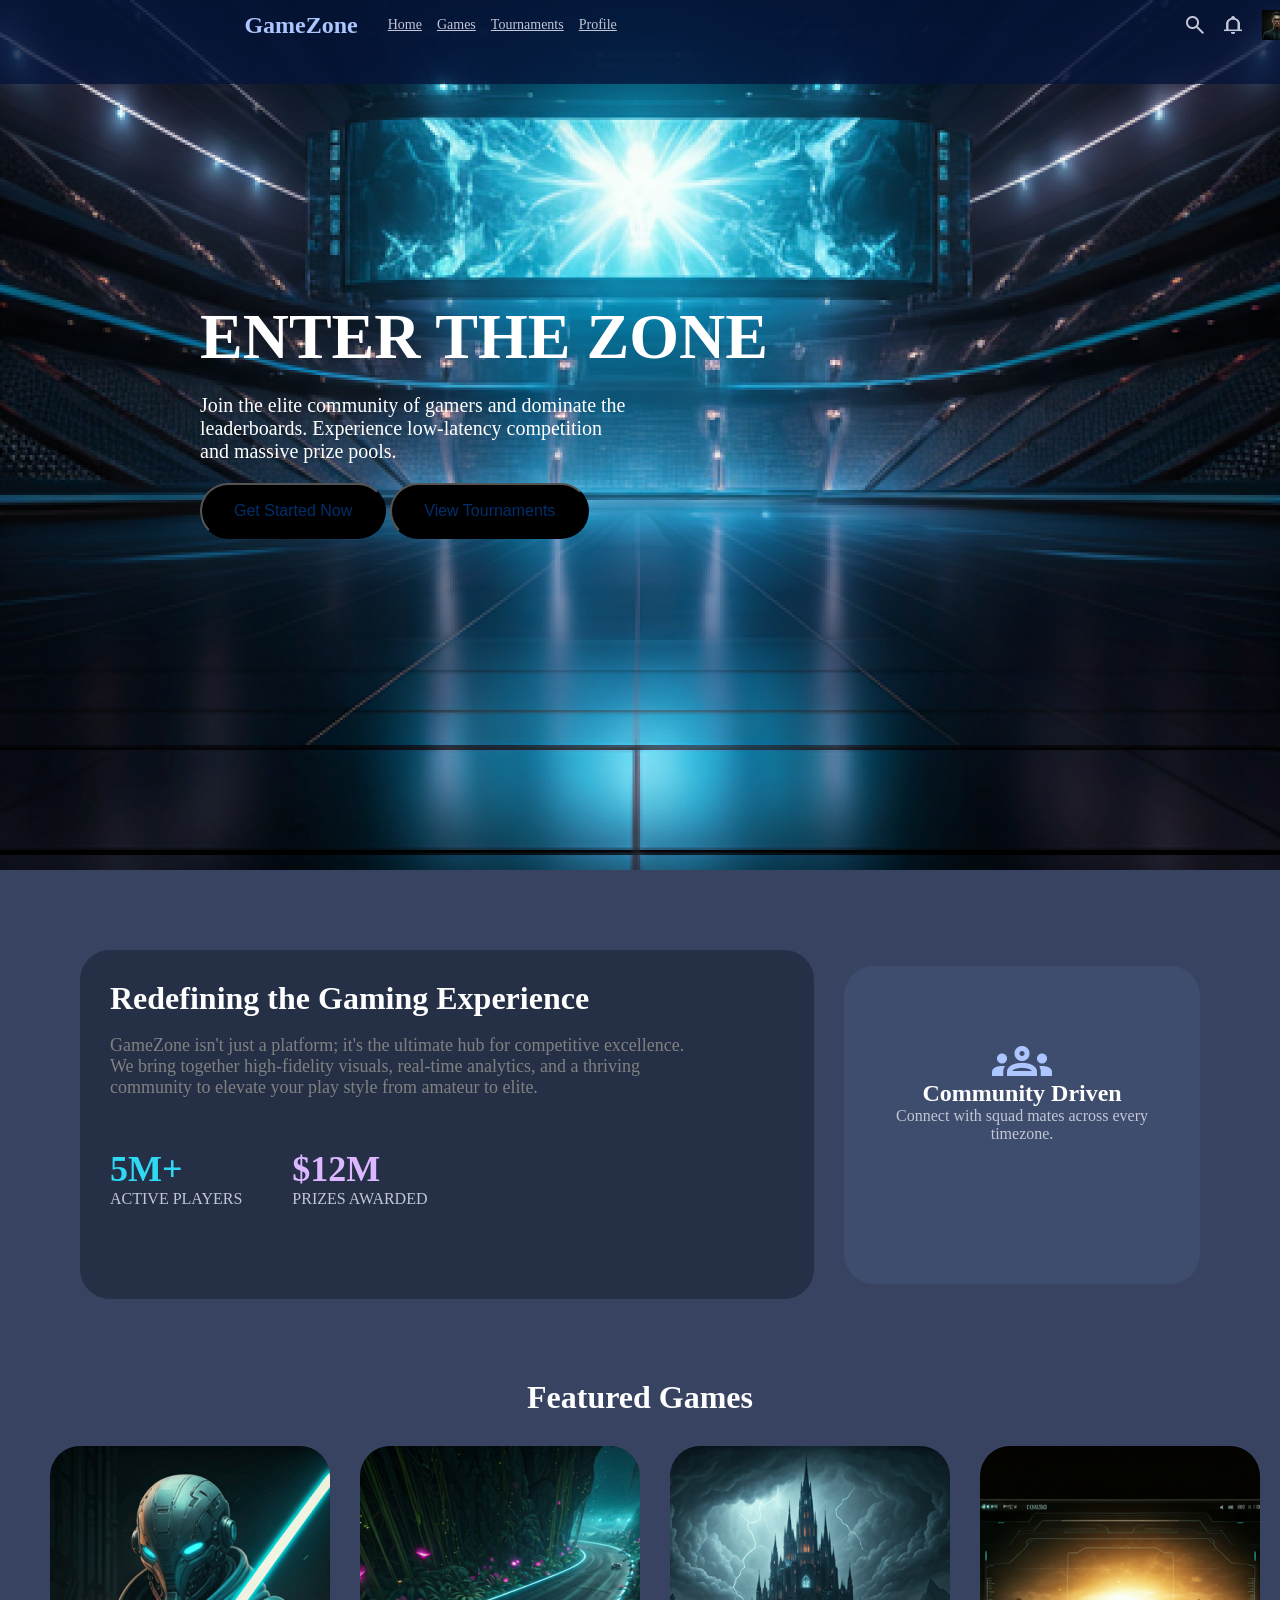
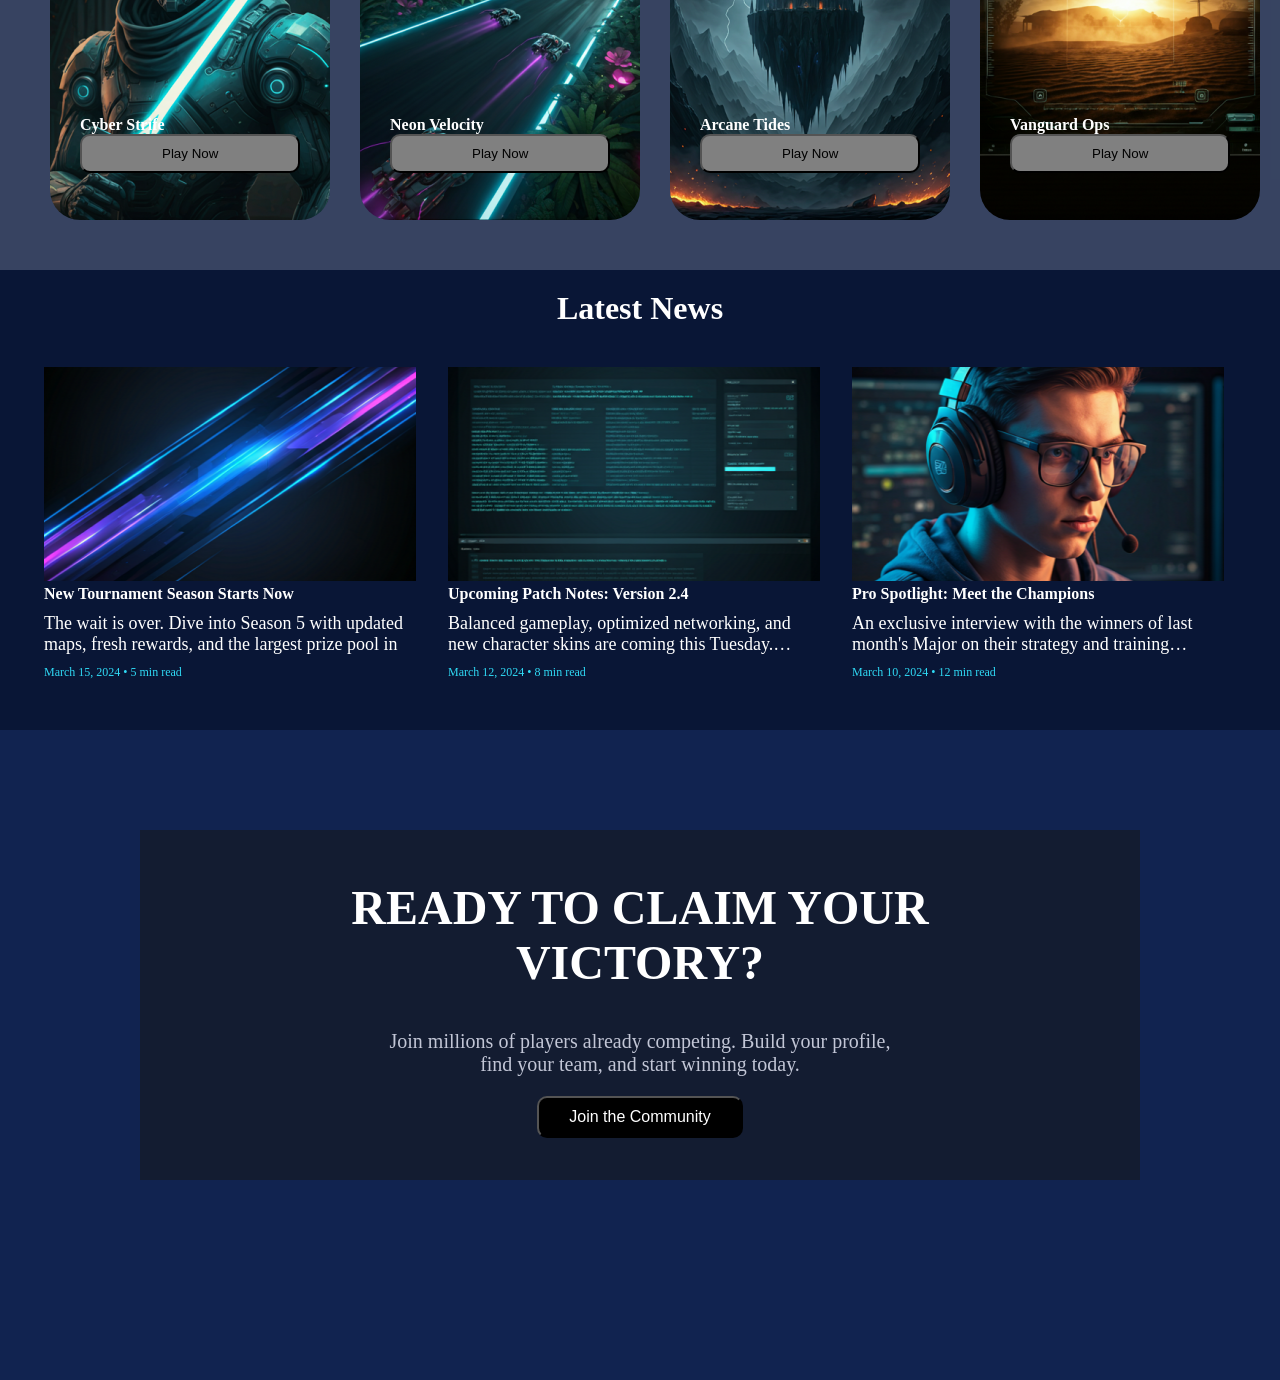
==== pages/page1.html @ f2dfcd80 "made first page with home" ====
<!DOCTYPE html>
<html lang="en">
<head>
    <meta charset="UTF-8">
    <meta name="viewport" content="width=device-width, initial-scale=1.0">
    <title>SAFAR`S GAME STORE</title>
    <link rel="stylesheet" href="/pages/page1.css">
</head>
<body>
        <header class="header">
                <div class="bighead">
                    <div class="minihead">
                    <h1 class="h1head">GameZone</h1>

                    <div class="pages">
                        <a class="blue" href="/pages/page1.html">Home</a>
                        <a class="blue" href="/pages/page2.html">Games</a>
                        <a class="blue" href="/pages/page3.html">Tournaments</a>
                        <a class="blue" href="/pages/page4.html">Profile</a>
                    </div>                        
                    </div>

                    <div class="ava">
                        <img src="/images/image.png" alt="" width="18" height="18">
                        <img src="/images/image copy.png" alt="" width="18" height="18">
                        <img src="/images/image copy 2.png" alt="" width="30" height="30">
                    </div>
                </div>
        </header>
        <main>
                    <section class="section1">
            <div class="sect1things">
                <h1 class="section1h1">ENTER THE ZONE</h1>
                <p class="section1p1">Join the elite community of gamers and dominate the <br>
                    leaderboards. Experience low-latency competition <br>
                    and massive prize pools.</p>
                    <div class="buttons1">
                                          <button class="button1">Get Started Now</button>
                    <button class="button1">View Tournaments</button>  
                    </div>

            </div>
        </section>
        <section class="section2">
            <div class="glavasect2">
                <div class="sect2left">
                    <div class="sect2vnutr">

                    <h1 class="section2h1">Redefining the Gaming Experience</h1> <br>
                    <p class="section2p1">
                        GameZone isn't just a platform; it's the ultimate hub for competitive excellence. <br>
                        We bring together high-fidelity visuals, real-time analytics, and a thriving  <br>
                        community to elevate your play style from amateur to elite.
                    </p>
                    <div class="sect2slova">
                        <div>
                              <h1 class="sect2blue">5M+</h1>
                                <p class="sect2grey">ACTIVE PLAYERS</p>
                        </div>
                        <div>
                            <h1 class="sect2pink">$12M</h1>
                            <p class="sect2grey">PRIZES AWARDED</p>
                        </div>
                    </div>
                    </div>
                </div>
                <div class="sect2right">
                    <div class="sect2vnutr2">
                    <img src="/images/image copy 4.png" alt="" width="60" height="30">
                    <h1 class="sect2h1">Community Driven</h1>
                <p class="sect2grey2">
                    Connect with squad mates across every <br>
                    timezone.
                </p> 
                    </div>

                </div>
            </div>
        </section>
        <section class="section3">
            <h1 class="sect3h1">Featured Games</h1>
            <div class="games">
                <div>

                </div>
                <div class="sect3img1">
                    <div class="sect3vnutr">
                    <h1 class="sect3h1white">Cyber Strife</h1>   
                    <button class="buttonsect3">Play Now</button>                     
                    </div>
                </div>
                <div class="sect3img2">
                    <div class="sect3vnutr">
                    <h1 class="sect3h1white">Neon Velocity</h1>   
                    <button class="buttonsect3">Play Now</button>                     
                    </div>
                </div>
                <div class="sect3img3">
                    <div class="sect3vnutr">
                    <h1 class="sect3h1white">Arcane Tides</h1>   
                    <button class="buttonsect3">Play Now</button>                     
                    </div>
                </div>
                <div class="sect3img4">
                    <div class="sect3vnutr">
                    <h1 class="sect3h1white">Vanguard Ops</h1>   
                    <button class="buttonsect3">Play Now</button>                     
                    </div>
                </div>
            </div>

        </section>
        <section class="section4">
            <div>
            <h1 class="sect4h1">Latest News</h1>

            </div>

            <div class="sect4things">
                <div class="sect4thing">
                    <img class="news" src="/images/image copy 9.png" alt="" width="372" height="214">
                    <br>
                    <h2 class="sect4h2">New Tournament Season Starts Now</h2>
                    <p class="sect4slova">
                    The wait is over. Dive into Season 5 with updated
                    maps, fresh rewards, and the largest prize pool in
                    </p>
                    <p class="sect4blue">
                        March 15, 2024 • 5 min read
                    </p>
                </div>
                <div class="sect4thing">
                    <img class="news" src="/images/image copy 10.png" alt="" width="372" height="214">
                    <br>
                    <h2 class="sect4h2">Upcoming Patch Notes: Version 2.4</h2>
                    <p class="sect4slova">
                    Balanced gameplay, optimized networking, and <br>
                    new character skins are coming this Tuesday.…
                    </p>
                    <p class="sect4blue">
                        March 12, 2024 • 8 min read
                    </p>
                </div>
                <div class="sect4thing">
                    <img class="news" src="/images/image copy 11.png" alt="" width="372" height="214">
                    <br>
                    <h2 class="sect4h2">Pro Spotlight: Meet the Champions</h2>
                    <p class="sect4slova">
                    An exclusive interview with the winners of last
                    month's Major on their strategy and training…
                    </p>
                    <p class="sect4blue">
                        March 10, 2024 • 12 min read
                    </p>
                </div>
            </div>
        </section>
        <section class="section5">
            <div class="sect5things">
                <div>
            <h1 class="sect5h1">
                READY TO CLAIM YOUR <br>
                VICTORY?
            </h1>
            <p class="sect5slova">
                Join millions of players already competing. Build your profile, <br>
                find your team, and start winning today.
            </p>
            <button class="buttonsect5">Join the Community</button>                    
                </div>

            </div>
        </section>
        </main>
        <footer>
             <div class="pages2">
            <a class="blue" href="/pages/page1.html">Home</a>
            <a class="blue" href="/pages/page2.html">Games</a>
            <a class="blue" href="/pages/page3.html">Tournaments</a>
            <a class="blue" href="/pages/page4.html">Profile</a>
            </div>   
        </footer>
</body>
</html>
---- pages/page1.css ----
*{
    margin: 0;
}
.header{
    position: fixed;
    background-color: #05153acc;
    width: 1516px;
    height: 64px;
    justify-content: space-between;
    padding: 10px;
}
.h1head{
    color: #ADC6FF;
    font-weight: 600px;
    font-size: 24px;
}
.blue{
    color: #C2C6D6;
    font-size: 14px;
}
.bighead{
    display: flex;
    justify-content: space-around;
    align-items: center;
    gap: 100px;
}
.minihead{
    display: flex;
    align-items: center;
    gap: 30px;
}
.pages{
    display: flex;
    gap: 15px;
}
.ava{
    display: flex;
    gap: 20px;
    align-items: center;
}
.section1{
    background-image: url(/images/image\ copy\ 3.png);
    background-repeat: no-repeat;
    height: 870px;
    background-size: cover;
    background-position: center;
}
.section1h1{
    font-size: 64px;
    color: white;
    padding-bottom: 20px;
}
.section1p1{
    font-size: 20px;
    color: white;
}
.buttons1{
    padding-top: 20px;
}
.button1{
        font-size: 16px;
    padding: 17px 32px  ;
    border-radius: 30px;
    background: linear-gradient(black,black) ;
    color: #002E6A;
}
.button1:hover{
    font-size: 16px;
    padding: 17px 32px  ;
    border-radius: 30px;
    background: linear-gradient(#ADC6FF,#2FD9F4) ;
    color: #002E6A;
}
.sect1things{
    padding-top: 300px;
    padding-left: 200px;
}
.section2{
    background-color: #05153acc;
}
.sect2left{
    width: 792px;
    height: 349px;
    background: #1E293BB2;
    border-radius: 30px;
}
.section2h1{
    font-size: 32px;
    color: white;
}
.section2p1{
    color: gray;
    font-size: 18px;
}
.sect2blue{
    color: #2FD9F4;
    font-size: 36px;
}
.sect2grey{
    font-size: 16px;
    color: #C2C6D6;
}
.sect2pink{
    color: #DDB7FF;
    font-size: 36px;
}
.sect2slova{
    display: flex;
    gap: 50px;
    padding-top: 50px;
}
.sect2vnutr{
    padding-left: 30px;
    padding-top: 30px;
}
.sect2right{
    width: 384px;
    height: 318px;
    background: #7d9dd51a;
    border-radius: 30px;

}
.glavasect2{
    display: flex;
    align-items: center;
    justify-content: center;
    padding: 80px;
    gap: 30px;
    flex-direction: row;
}
.sect2h1{
    text-align: center;
    color: white;
    font-size: 24px;
}
.sect2grey2{
    color: #C2C6D6;
    font-size: 16px;
    text-align: center;
}
.sect2vnutr2{
    text-align: center;
    padding-top: 80px;
}
.sect3h1{
    color: white;
    font-size: 32px;
    text-align: center;
}
.section3{
    background-color: #05153acc;
    width: 100%;
    padding-bottom: 50px;
}
.sect3img1{
    background-image: url(/images/image\ copy\ 5.png);
    width: 280px;
    height: 374px;
    background-repeat: no-repeat;
    background-position: center;
    background-size: cover;
    border-radius: 30px;
}
.sect3img2{
    background-image: url(/images/image\ copy\ 6.png);
    width: 280px;
    height: 374px;
    background-repeat: no-repeat;
    background-position: center;
    background-size: cover;
    border-radius: 30px;
}
.sect3img3{
    background-image: url(/images/image\ copy\ 7.png);
    width: 280px;
    height: 374px;
    background-repeat: no-repeat;
    background-position: center;
    background-size: cover;
    border-radius: 30px;
}
.sect3img4{
    background-image: url(/images/image\ copy\ 8.png);
    width: 280px;
    height: 374px;
    background-repeat: no-repeat;
    background-position: center;
    background-size: cover;
    border-radius: 30px;
}
.sect3h1white{
    color: white;
    font-size: 16px;
}
.sect3vnutr{
    padding-top: 270px;
    padding-left: 30px;
}
.buttonsect3{
    padding-top: 15px;
    background-color: gray;
    padding: 10px 80px;
    border-radius: 10px;
}
.buttonsect3:hover{
    background: linear-gradient(135deg, blue,red);
    padding: 10px 80px;
    border-radius: 10px;
}
.games{
    display: flex;
    flex-direction: row;
    justify-content: center;
    gap: 30px;
    padding-top: 30px;
}
.sect4things{
    display: flex;
    justify-content: center;
    gap: 20px;
    padding-bottom: 50px;
    padding-top: 20px;
}
.section4{
    width: 100%;
    background-color: #091636;
}
.sect4h1{
    text-align: center;
    color: white;
    font-size: 32px;
    padding: 20px;
}
.sect4h2{
    color: white;
    font-size: 16px;
}
.sect4slova{
    color: white;
    font-size: 18px;
    padding-top: 10px;
}
.sect4blue{
    color: rgba(47, 217, 244, 1);
    font-size: 12px;
    padding-top: 10px;
}
.sect4thing{
    width: 384px;
}
.section5{
    width: 100%;
    background-color: #112350 ;
    padding-top: 100px;
    padding-bottom: 200px;
}
.sect5things{
    width: 1000px;
    background-color: #131B2EE5;
    height: 300px;
    margin: auto;
    padding-top: 50px;
    text-align: center;
    justify-content: center;
}
.sect5h1{
    color: white;
    font-size: 48px;
    text-align: center;
}
.sect5slova{
    color: #C2C6D6;
    font-size: 20px;
    text-align: center;
    padding-top: 40px;
    padding-bottom: 20px;
}
.buttonsect5{
    font-size: 16px;
    padding: 10px 30px;
    border-radius: 10px;
    background:linear-gradient(black,black)  ;
    color: white;
}
.buttonsect5:hover{
        font-size: 16px;
    padding: 10px 30px;
    border-radius: 10px;
    background:linear-gradient(#ADC6FF,#2FD9F4)  ;
    color: white;
}
.pages2{
    text-align: center;
    display: flex;
    justify-content: center;
    gap: 30px;
    color: black;
    background-color: #002E6A;
    display: none;
}
@media(max-width:728px){
    *{
        width: 100%;
    }
    .pages2{
        display: block;
    }
    .ava{
        display: none;
    }
    .pages{
        display: none;
    }    
    .h1head{
        text-align: center;
    }
    .bighead{
        width: 100%;
    }
    .header{
        position: fixed;
        width: 100%;
    }
    .section1h1{
        text-align: center;
    }
    .section1{
        width: 100%;
    }
    .sect1things{
        padding-left: 0px;
        text-align: center;
    }
    .glavasect2{
        display: none;
    }
    .sect2left{
        width: 390px;
    }
    .buttonsect3{
        padding: 5px 15px;
        width: 200px;
    }
    .buttonsect3:hover{
        padding: 5px 15px;
        width: 200px;        
    }
    .games{
        display: flex;
        justify-content: center;
        flex-wrap: wrap;
        width: 100%;
        
    }
    .sect4things{
        flex-direction: column;
        width: 100%;
        padding-left: 20px;
    }
    .sect5things{
        width: 350px;
    }
    .sect5h1{
        font-size: 20px;
    }
    .sect5slova{
        font-size: 15px;
    }
    .buttonsect5{
        width: 150px;
    }
    .news{
        width: 352px;
    }
}
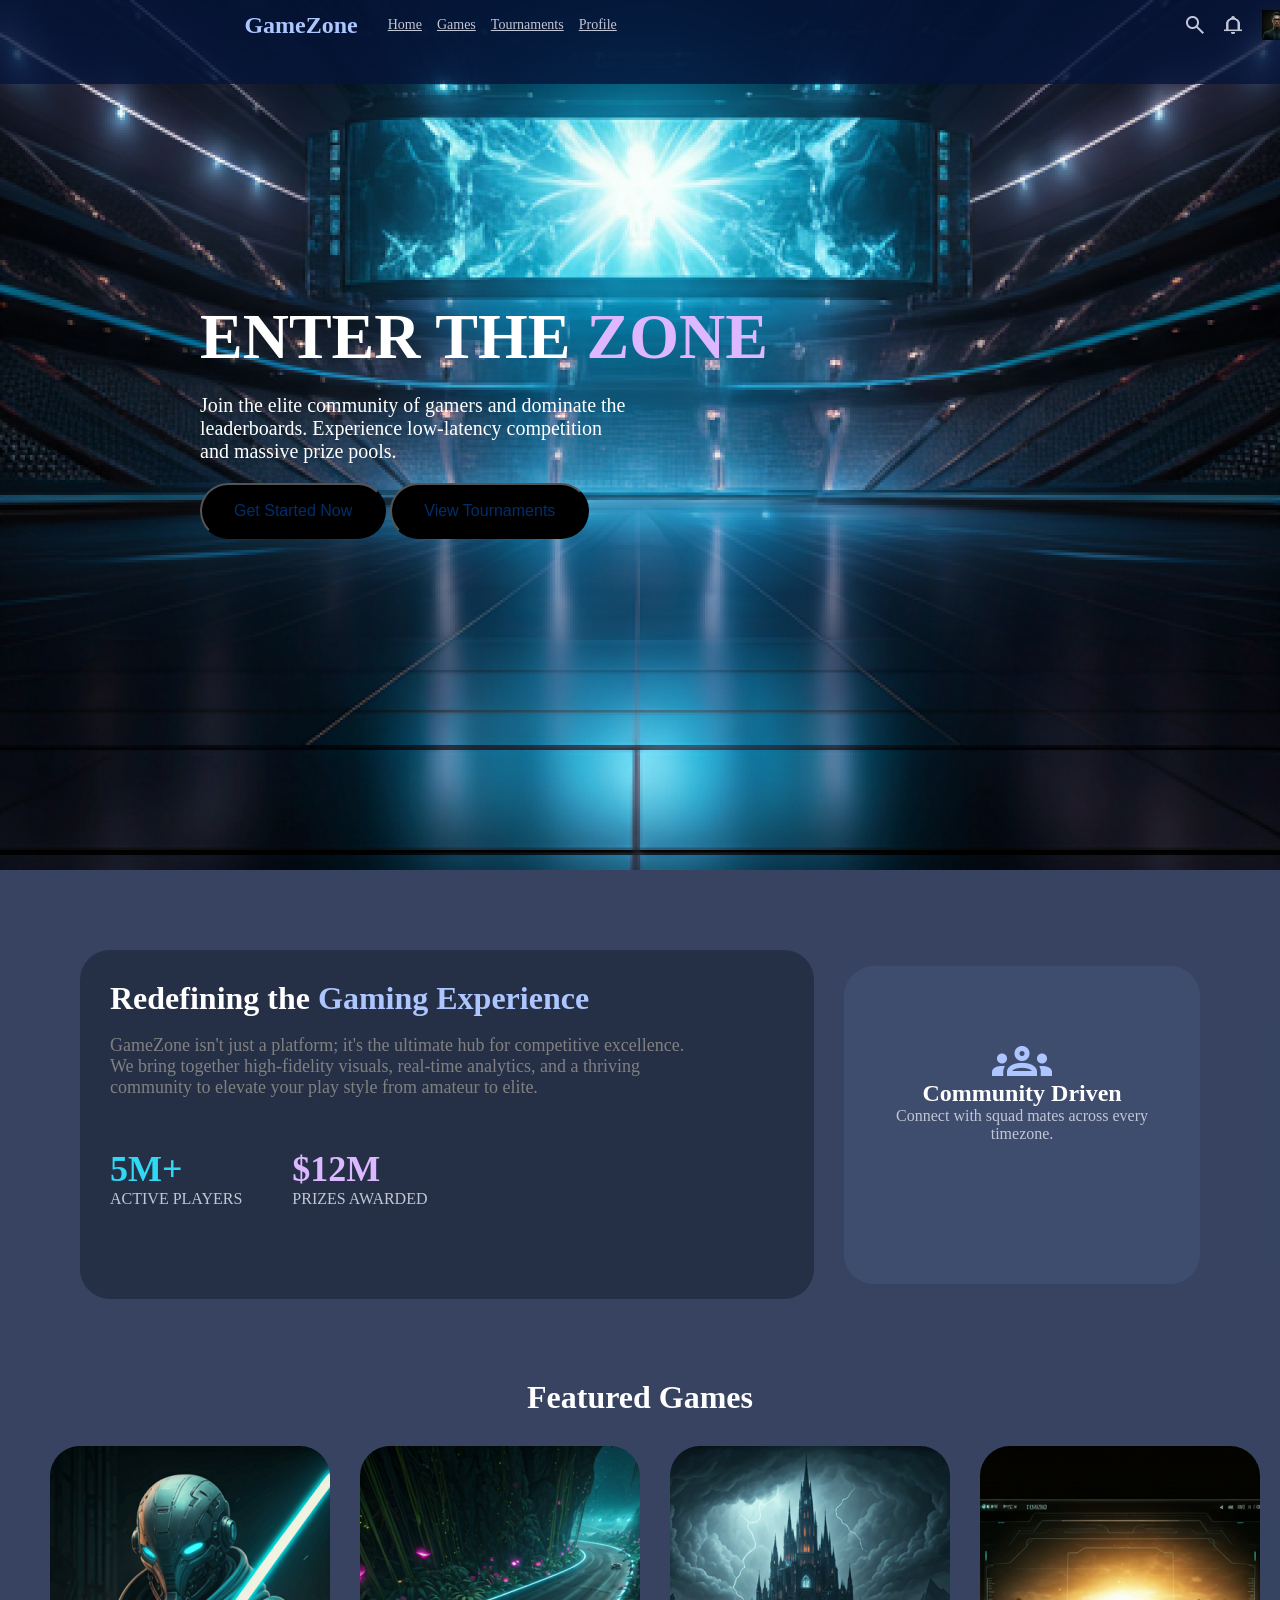
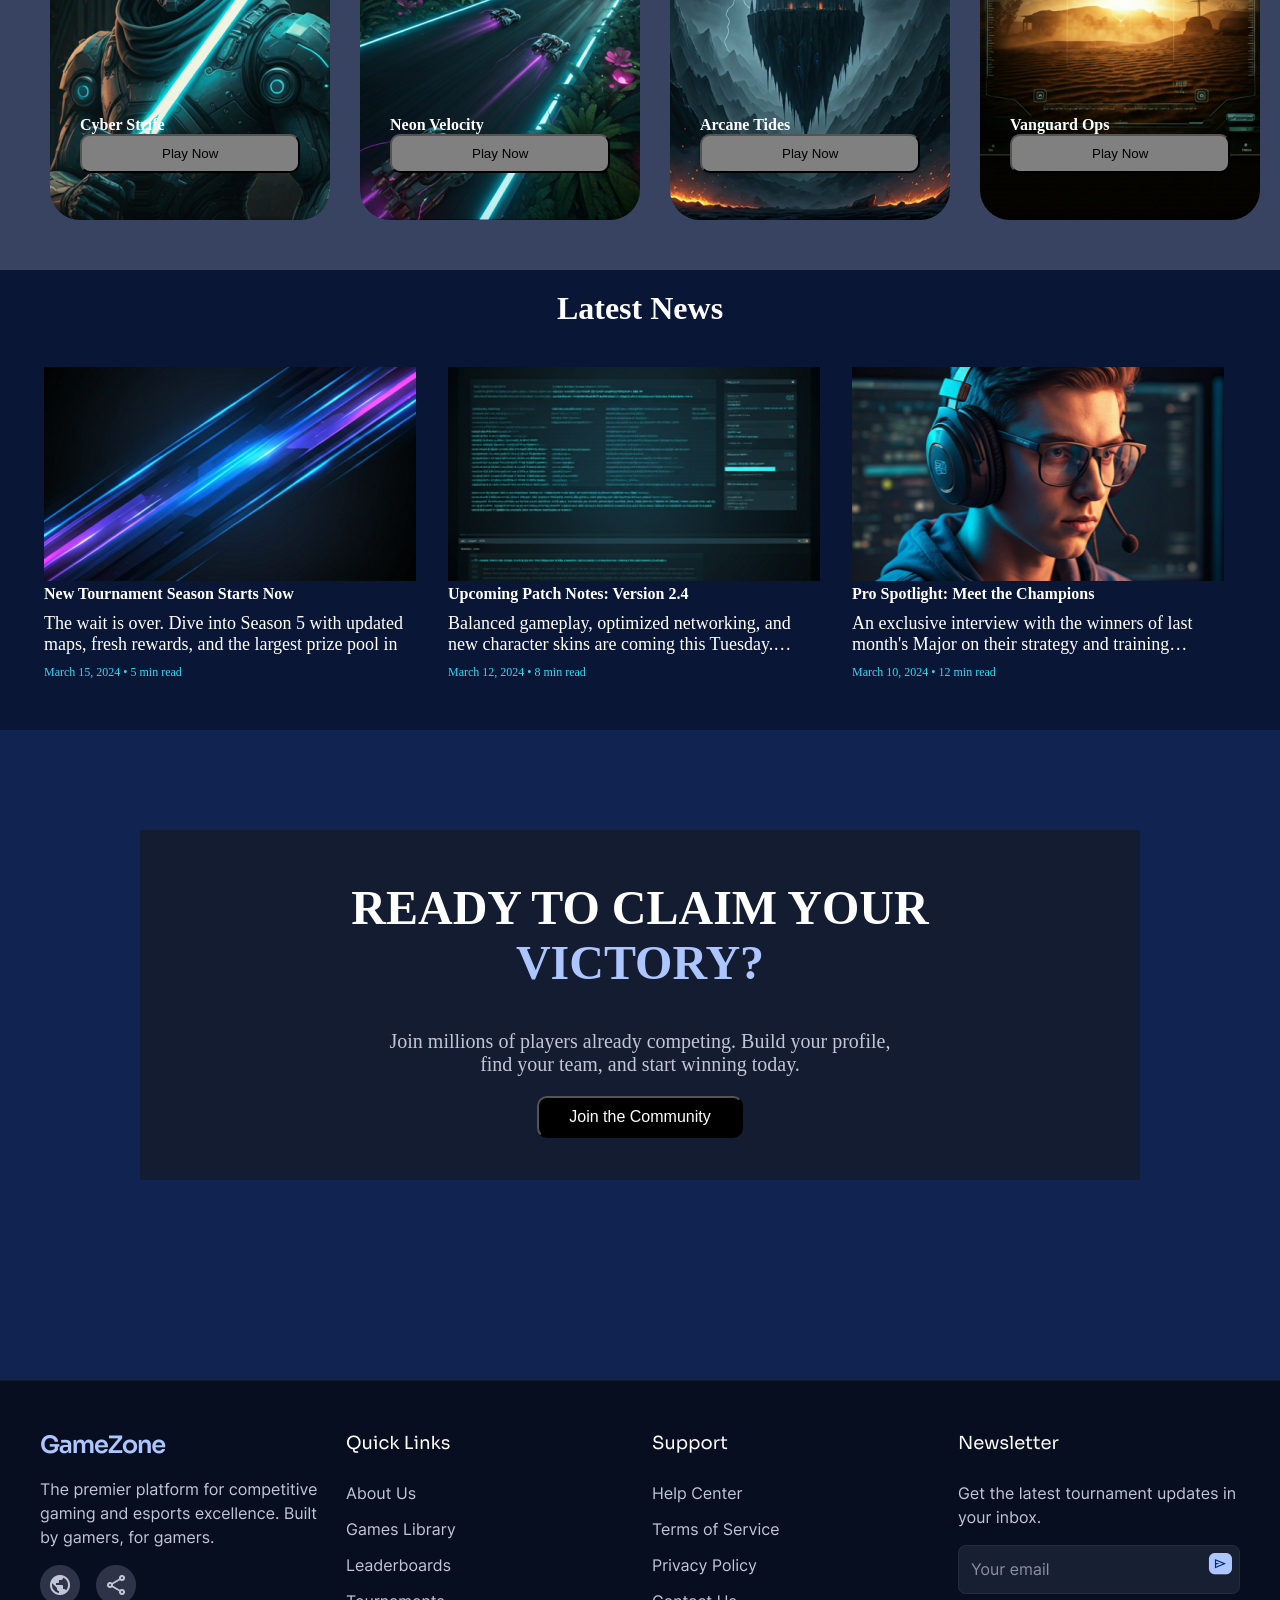
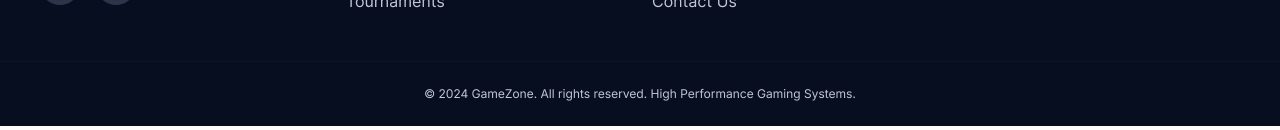
==== commit f3bd25a5: "made second page" ====
--- a/pages/page1.html
+++ b/pages/page1.html
@@ -30,7 +30,7 @@
         <main>
                     <section class="section1">
             <div class="sect1things">
-                <h1 class="section1h1">ENTER THE ZONE</h1>
+                <h1 class="section1h1">ENTER THE <span class="headspan">ZONE</span> </h1>
                 <p class="section1p1">Join the elite community of gamers and dominate the <br>
                     leaderboards. Experience low-latency competition <br>
                     and massive prize pools.</p>
@@ -46,7 +46,7 @@
                 <div class="sect2left">
                     <div class="sect2vnutr">
 
-                    <h1 class="section2h1">Redefining the Gaming Experience</h1> <br>
+                    <h1 class="section2h1">Redefining the <span class="span2">Gaming Experience</span> </h1> <br>
                     <p class="section2p1">
                         GameZone isn't just a platform; it's the ultimate hub for competitive excellence. <br>
                         We bring together high-fidelity visuals, real-time analytics, and a thriving  <br>
@@ -160,7 +160,7 @@
                 <div>
             <h1 class="sect5h1">
                 READY TO CLAIM YOUR <br>
-                VICTORY?
+               <span class="span2">VICTORY?</span> 
             </h1>
             <p class="sect5slova">
                 Join millions of players already competing. Build your profile, <br>
@@ -180,5 +180,8 @@
             <a class="blue" href="/pages/page4.html">Profile</a>
             </div>   
         </footer>
+        <footer>
+            <img src="/images/image copy 22.png" alt="" width="100%" height="346">
+        </footer>
 </body>
 </html>
--- a/pages/page1.css
+++ b/pages/page1.css
@@ -33,6 +33,12 @@
     display: flex;
     gap: 15px;
 }
+.headspan{
+    color: #DDB7FF;
+}
+.span2{
+    color: #ADC6FF;
+}
 .ava{
     display: flex;
     gap: 20px;
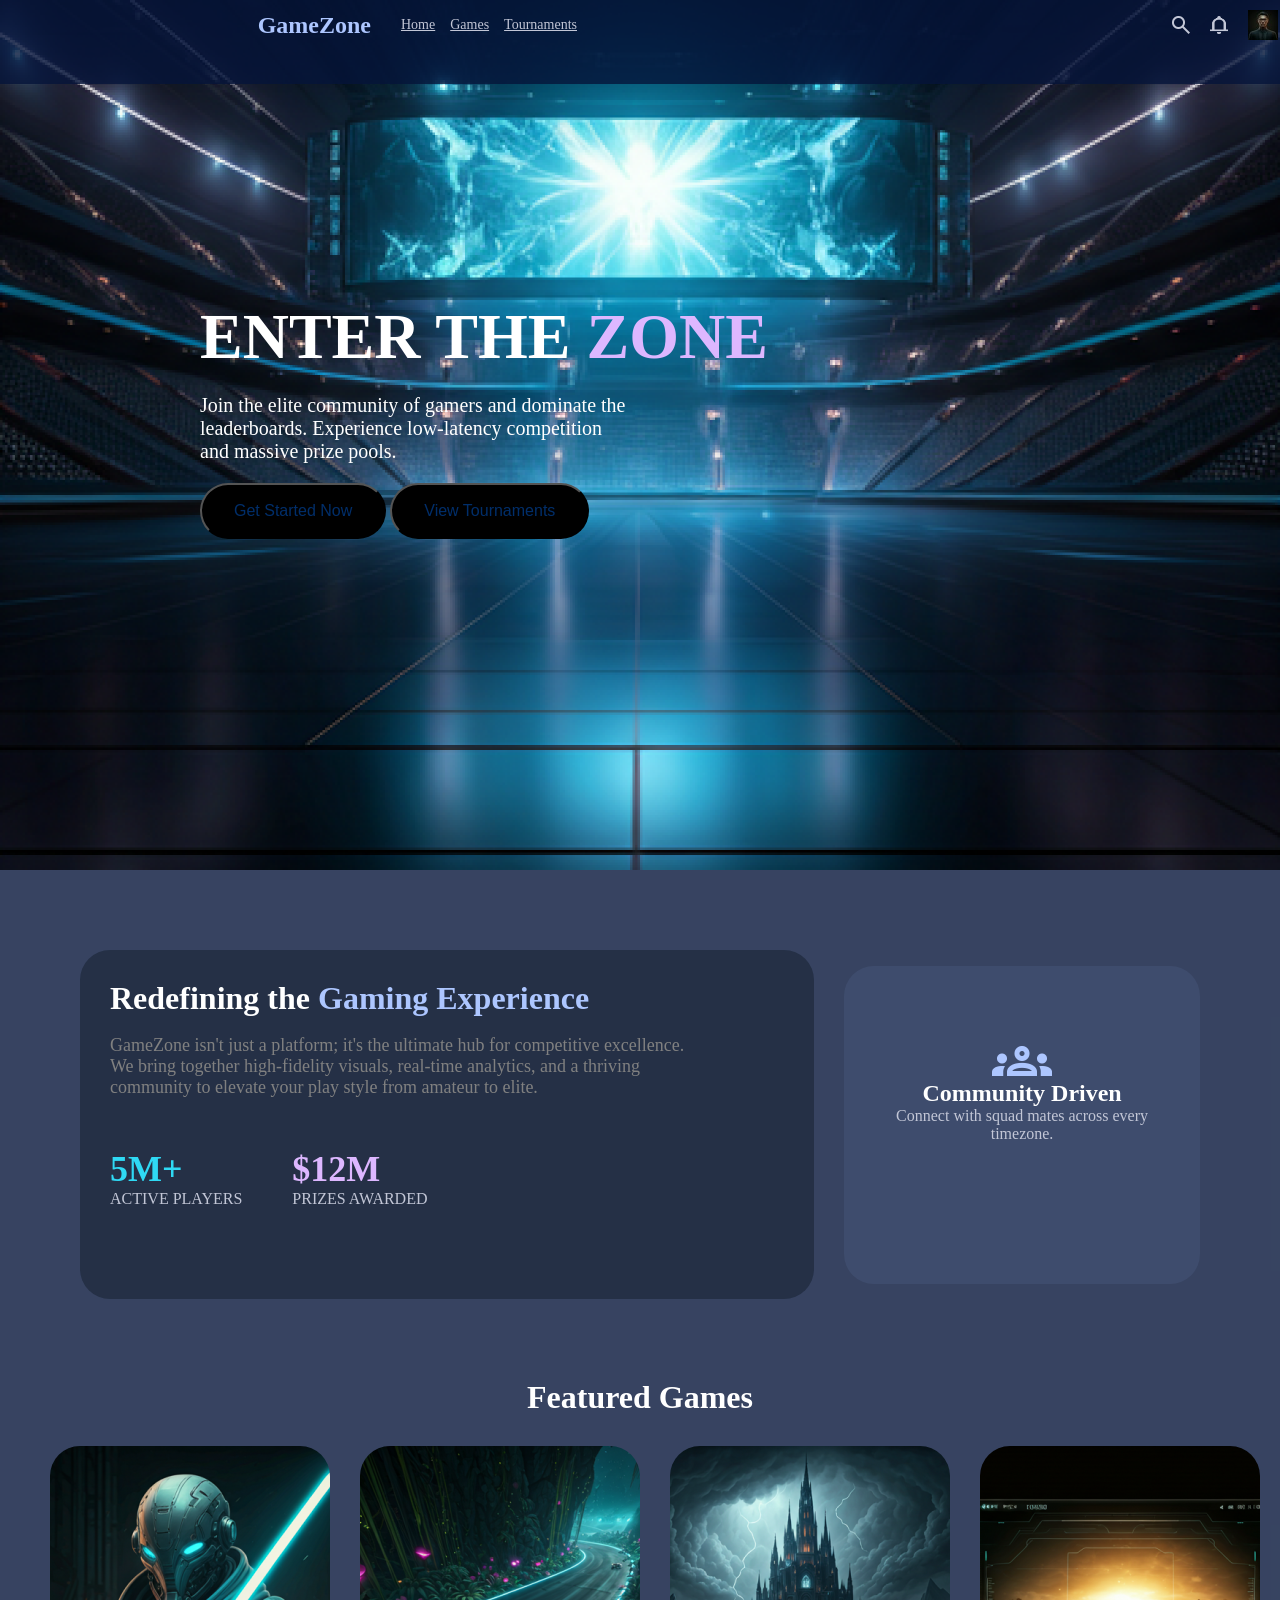
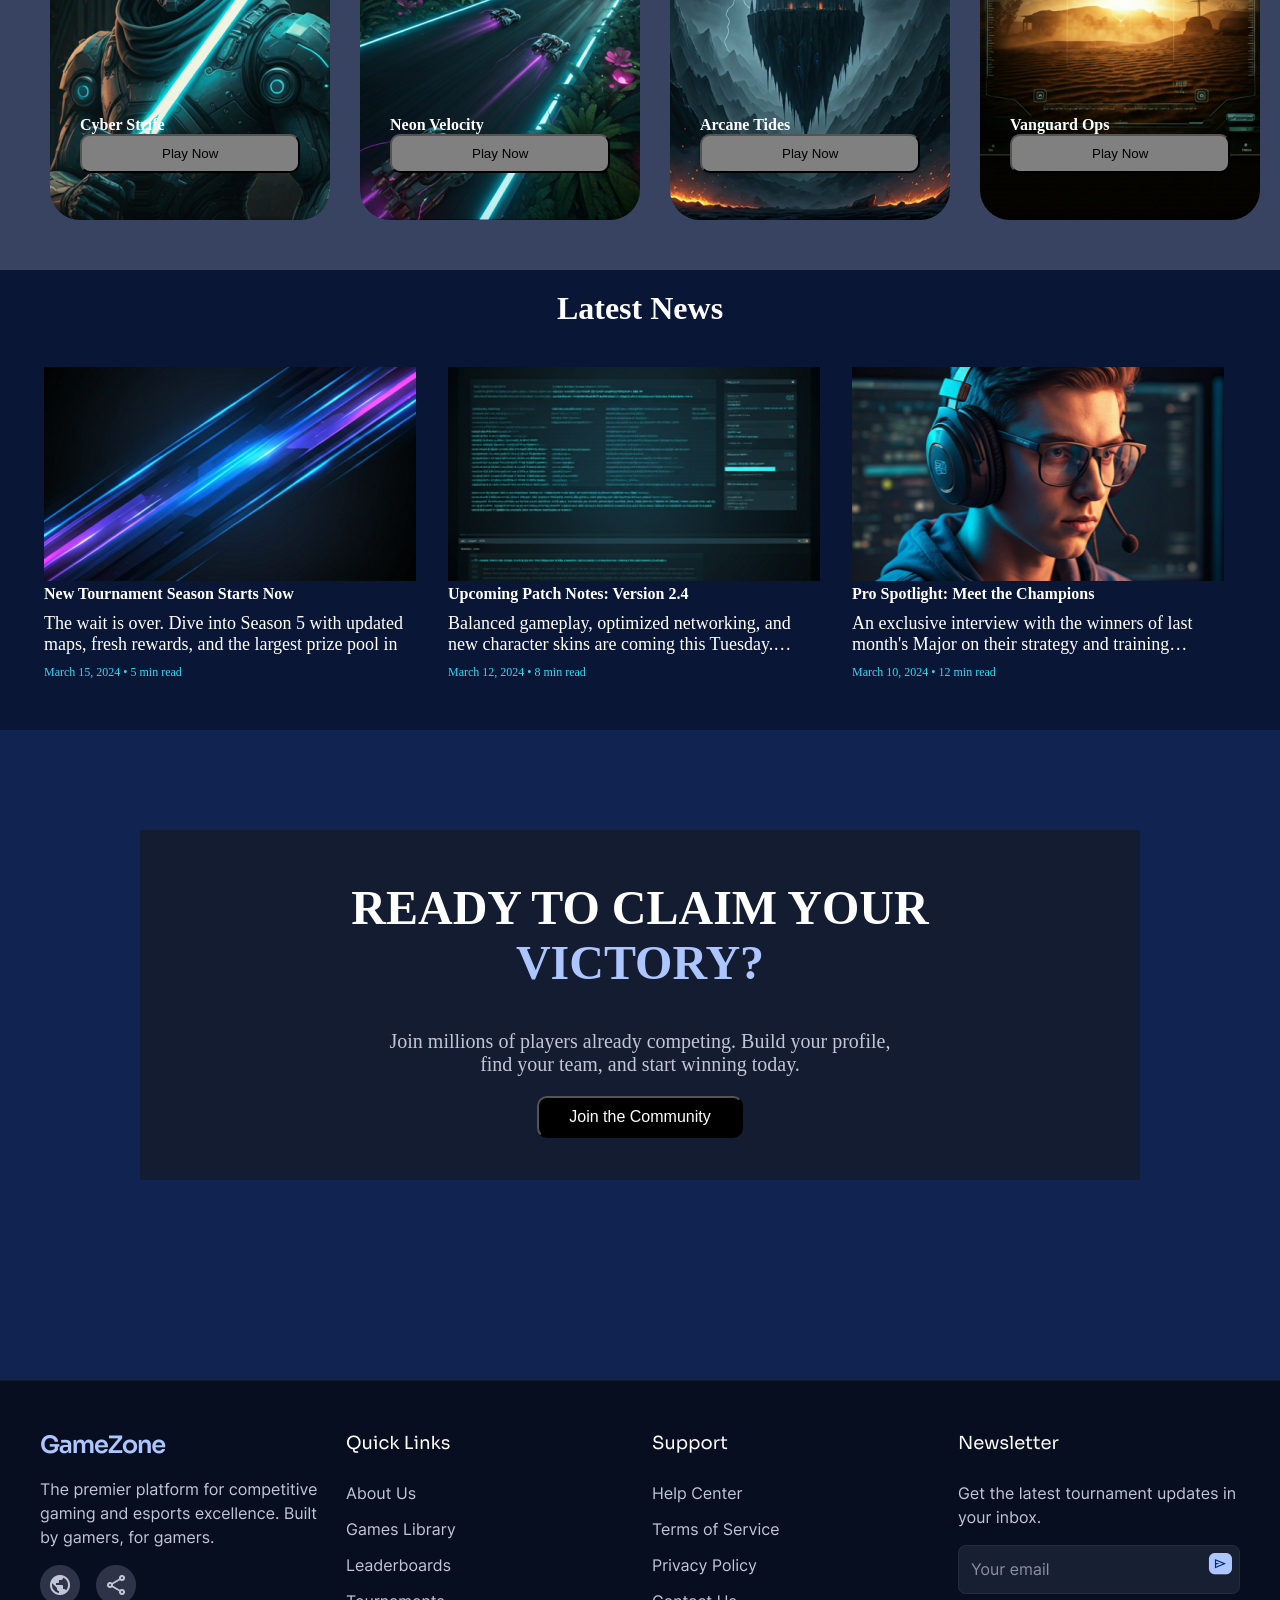
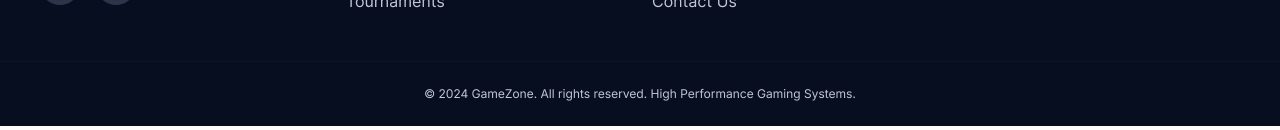
==== commit 9886b2a9: "remove many things" ====
--- a/pages/page1.html
+++ b/pages/page1.html
@@ -16,7 +16,6 @@
                         <a class="blue" href="/pages/page1.html">Home</a>
                         <a class="blue" href="/pages/page2.html">Games</a>
                         <a class="blue" href="/pages/page3.html">Tournaments</a>
-                        <a class="blue" href="/pages/page4.html">Profile</a>
                     </div>                        
                     </div>
 
@@ -177,11 +176,10 @@
             <a class="blue" href="/pages/page1.html">Home</a>
             <a class="blue" href="/pages/page2.html">Games</a>
             <a class="blue" href="/pages/page3.html">Tournaments</a>
-            <a class="blue" href="/pages/page4.html">Profile</a>
             </div>   
         </footer>
         <footer>
-            <img src="/images/image copy 22.png" alt="" width="100%" height="346">
+            <img class="footerimg" src="/images/image copy 22.png" alt="" width="100%" height="346">
         </footer>
 </body>
 </html>
--- a/pages/page1.css
+++ b/pages/page1.css
@@ -378,4 +378,7 @@
     .news{
         width: 352px;
     }
+    .footerimg{
+        display: none;
+    }
 }
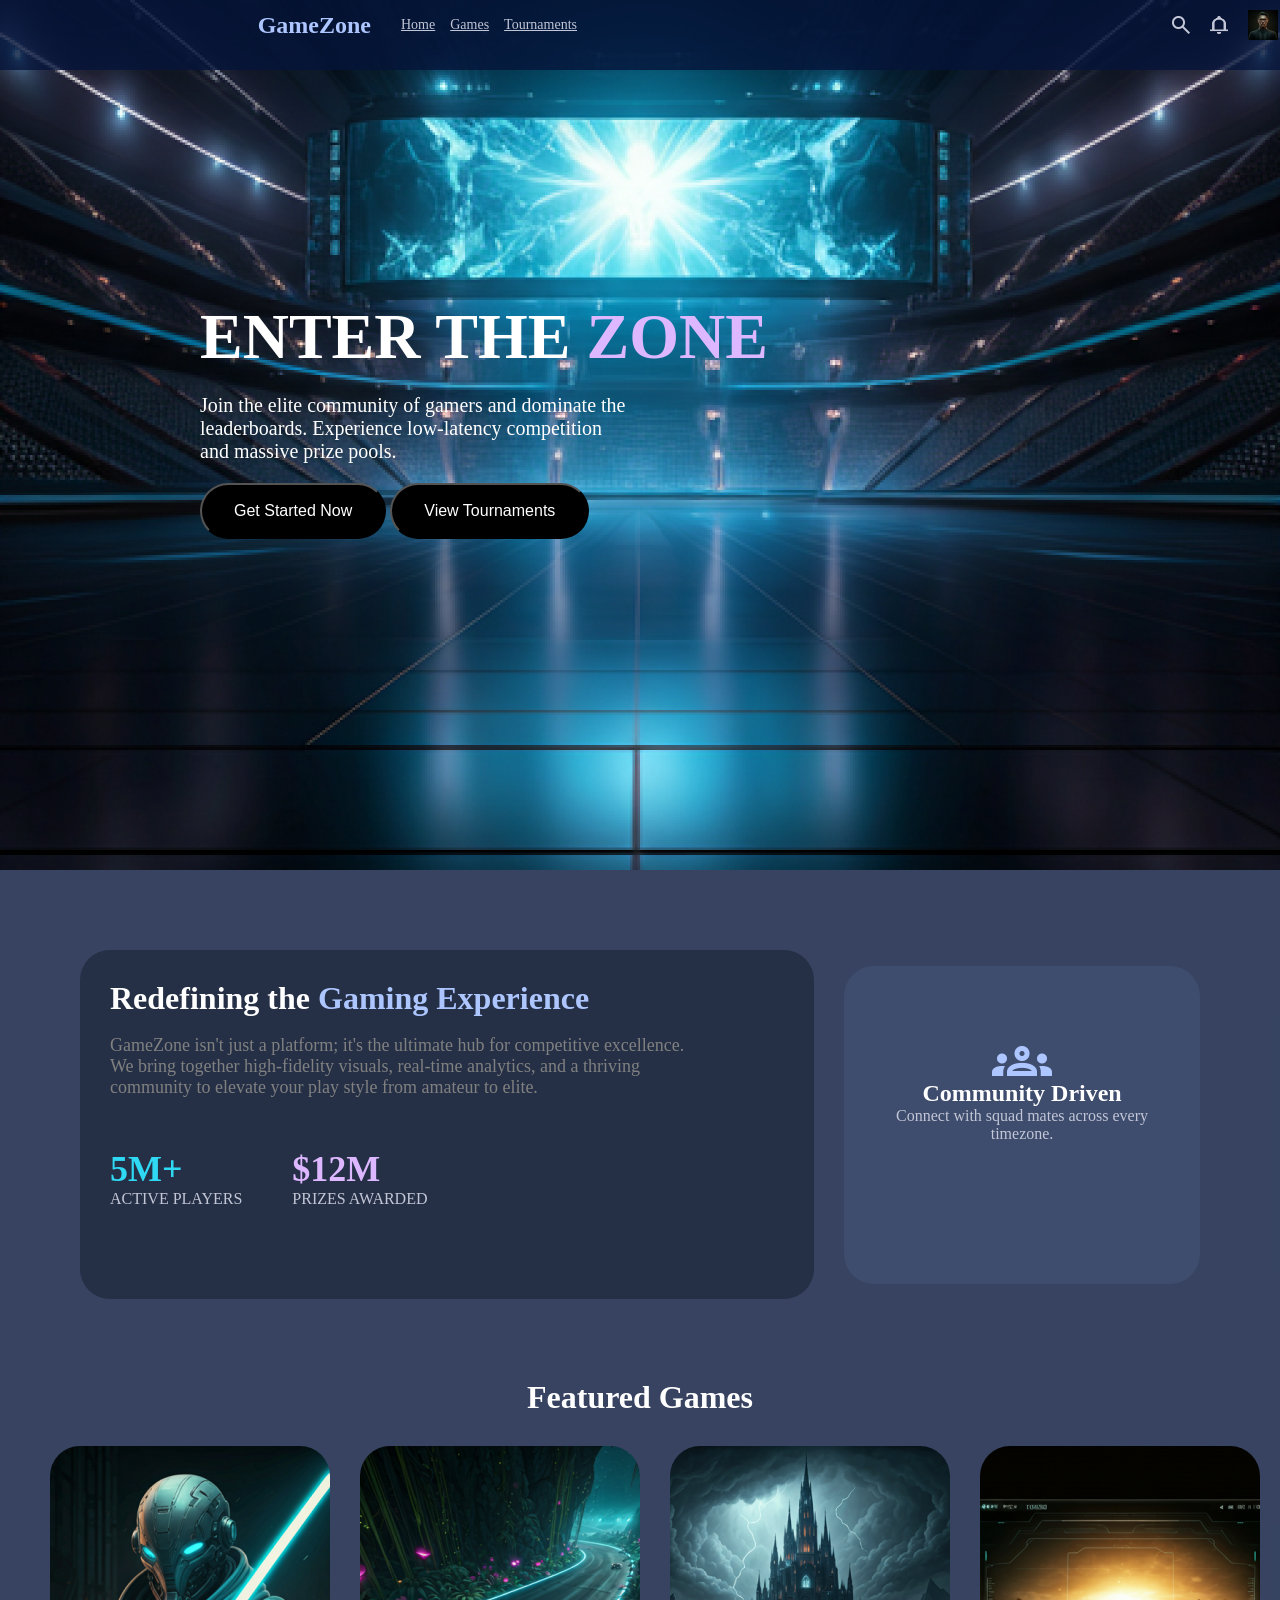
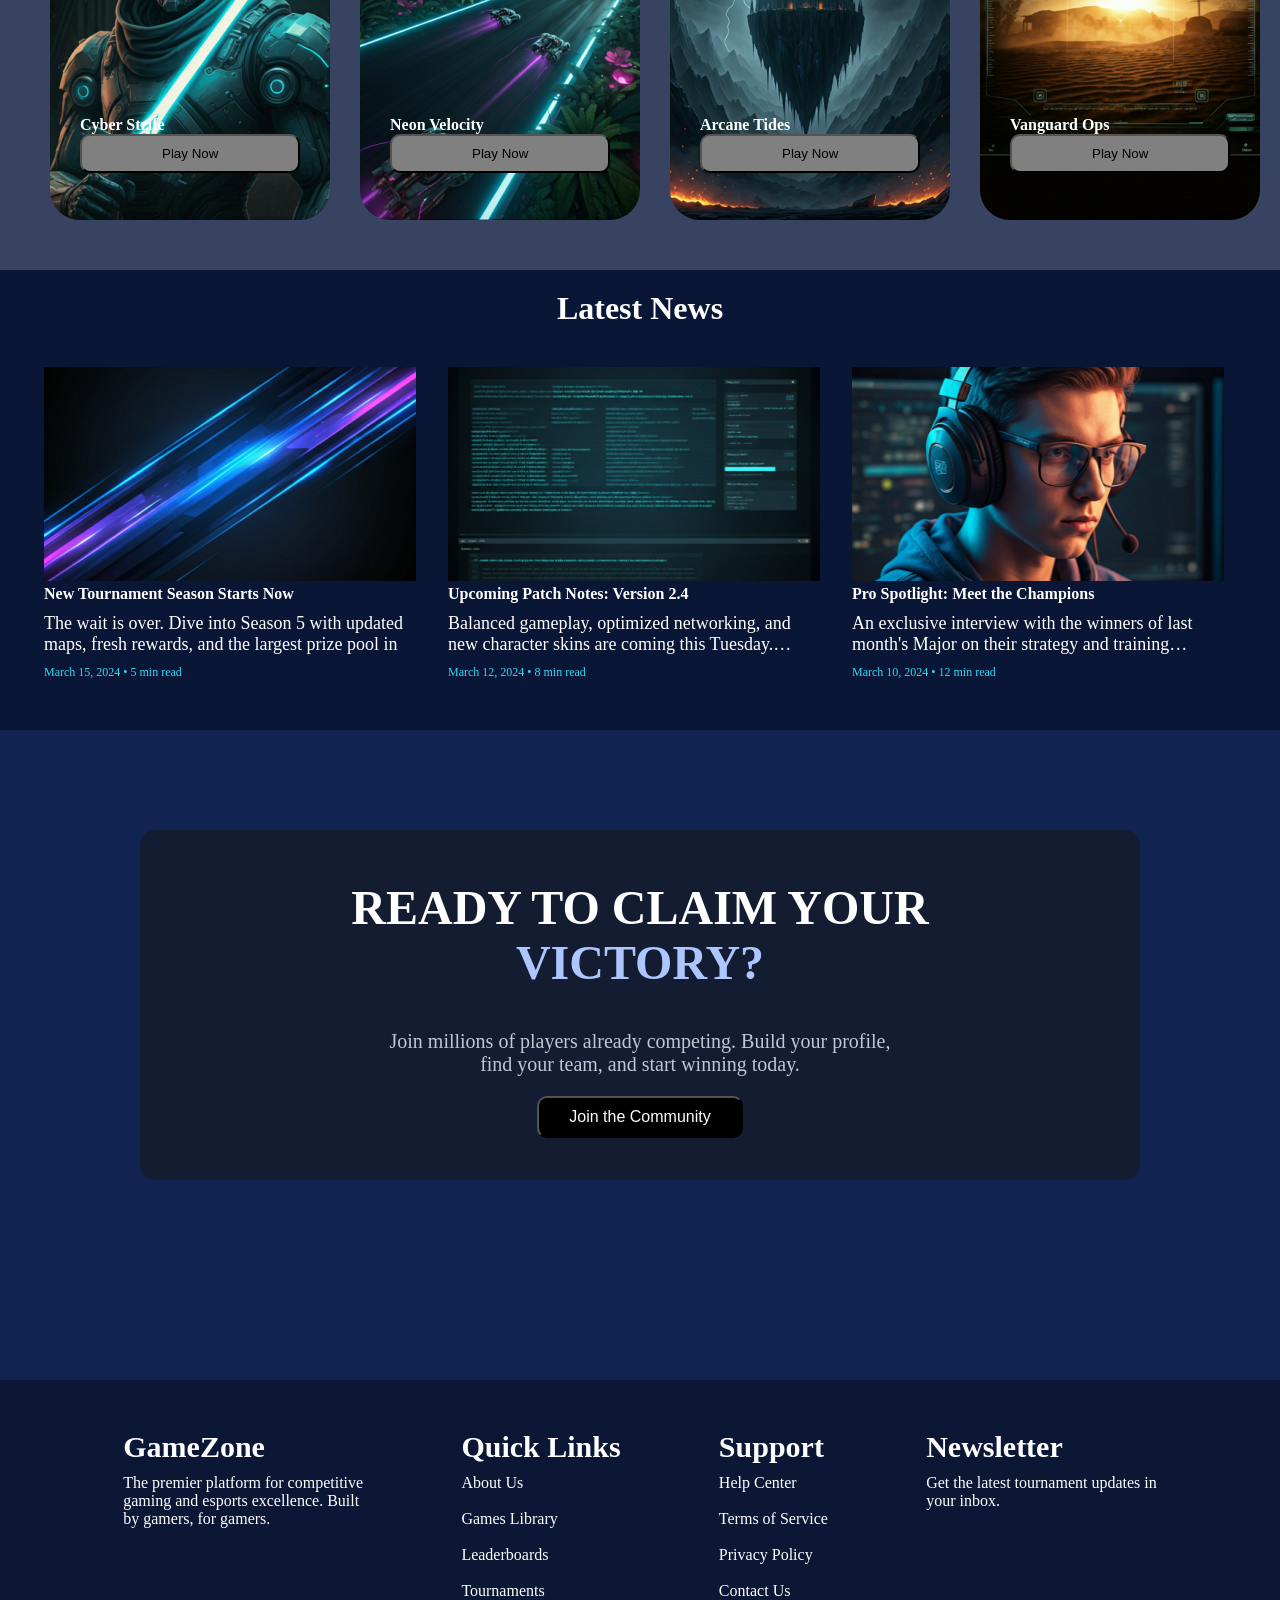
==== commit 40b569a1: "made footer" ====
--- a/pages/page1.html
+++ b/pages/page1.html
@@ -5,6 +5,7 @@
     <meta name="viewport" content="width=device-width, initial-scale=1.0">
     <title>SAFAR`S GAME STORE</title>
     <link rel="stylesheet" href="/pages/page1.css">
+    <link rel="icon" href="/images/image copy 2.png">
 </head>
 <body>
         <header class="header">
@@ -172,14 +173,49 @@
         </section>
         </main>
         <footer>
-             <div class="pages2">
+
+        </footer>
+        <footer>
+            <div class="footerthings">
+                <div class="footerthing1">
+                    <h1 class="footerh1">GameZone</h1>
+                    <p class="footerp">
+                        The premier platform for competitive <br>
+                        gaming and esports excellence. Built <br>
+                        by gamers, for gamers. <br>
+                    </p>
+                </div>
+                <div class="footerthing1">
+                    <h1 class="footerh1">Quick Links</h1>
+                    <p class="footerp">
+                         About Us <br> <br>
+                         Games Library <br> <br>
+                         Leaderboards <br> <br>
+                        Tournaments <br> <br>
+                    </p>
+                </div>
+                <div class="footerthing1">
+                    <h1 class="footerh1">Support</h1>
+                    <p class="footerp">
+                        Help Center <br> <br>
+                        Terms of Service <br> <br>
+                        Privacy Policy <br> <br>
+                        Contact Us <br> <br>
+                    </p>
+                </div>
+                <div class="footerthing1">
+                    <h1 class="footerh1">Newsletter</h1>
+                    <p class="footerp">
+                        Get the latest tournament updates in <br>
+                        your inbox.
+                    </p>
+                </div>
+            </div>
+        </footer>
+                     <div class="pages2">
             <a class="blue" href="/pages/page1.html">Home</a>
             <a class="blue" href="/pages/page2.html">Games</a>
             <a class="blue" href="/pages/page3.html">Tournaments</a>
             </div>   
-        </footer>
-        <footer>
-            <img class="footerimg" src="/images/image copy 22.png" alt="" width="100%" height="346">
-        </footer>
 </body>
 </html>
--- a/pages/page1.css
+++ b/pages/page1.css
@@ -5,7 +5,7 @@
     position: fixed;
     background-color: #05153acc;
     width: 1516px;
-    height: 64px;
+    height: 50px;
     justify-content: space-between;
     padding: 10px;
 }
@@ -68,7 +68,7 @@
     padding: 17px 32px  ;
     border-radius: 30px;
     background: linear-gradient(black,black) ;
-    color: #002E6A;
+    color: white;
 }
 .button1:hover{
     font-size: 16px;
@@ -90,6 +90,9 @@
     background: #1E293BB2;
     border-radius: 30px;
 }
+.sect2left:hover{
+    box-shadow: 0px 0px 20px #2FD9F4;
+}
 .section2h1{
     font-size: 32px;
     color: white;
@@ -125,6 +128,9 @@
     background: #7d9dd51a;
     border-radius: 30px;
 
+}
+.sect2right:hover{
+    box-shadow: 0px 0px 20px #2FD9F4;
 }
 .glavasect2{
     display: flex;
@@ -167,6 +173,10 @@
     background-size: cover;
     border-radius: 30px;
 }
+.sect3img1:hover{
+        box-shadow: 0px 0px 20px blue;
+
+}
 .sect3img2{
     background-image: url(/images/image\ copy\ 6.png);
     width: 280px;
@@ -176,6 +186,10 @@
     background-size: cover;
     border-radius: 30px;
 }
+.sect3img2:hover{
+    box-shadow: 0px 0px 20px rgb(255, 0, 0);
+
+}
 .sect3img3{
     background-image: url(/images/image\ copy\ 7.png);
     width: 280px;
@@ -185,6 +199,9 @@
     background-size: cover;
     border-radius: 30px;
 }
+.sect3img3:hover{
+    box-shadow: 0px 0px 20px rgb(255, 0, 255);
+}
 .sect3img4{
     background-image: url(/images/image\ copy\ 8.png);
     width: 280px;
@@ -194,6 +211,9 @@
     background-size: cover;
     border-radius: 30px;
 }
+.sect3img4:hover{
+    box-shadow: 0px 0px 20px rgb(255, 255, 111);
+}
 .sect3h1white{
     color: white;
     font-size: 16px;
@@ -268,6 +288,10 @@
     padding-top: 50px;
     text-align: center;
     justify-content: center;
+    border-radius: 15px;
+}
+.sect5things:hover{
+    box-shadow: 0px 0px 20px white;
 }
 .sect5h1{
     color: white;
@@ -304,6 +328,26 @@
     background-color: #002E6A;
     display: none;
 }
+footer{
+    background-color: #0b1734;
+}
+.footerh1{
+    color: white;
+    font-size: 30px;
+    padding-bottom: 10px;
+}
+.footerp{
+    color: white;
+    font-size: 16px;
+}
+.footerthings{
+    display: flex;
+    flex-direction: row;
+    justify-content: space-evenly;
+    align-items: safe;
+    padding: 50px;
+    gap: 25px ;
+}
 @media(max-width:728px){
     *{
         width: 100%;
@@ -325,13 +369,17 @@
     }
     .header{
         position: fixed;
-        width: 100%;
+        width: 410px;
     }
     .section1h1{
         text-align: center;
     }
     .section1{
         width: 100%;
+    }
+    .button1{
+        width: 300px;
+        margin-bottom: 10px;
     }
     .sect1things{
         padding-left: 0px;
@@ -381,4 +429,7 @@
     .footerimg{
         display: none;
     }
+    .footerthings{
+        flex-direction: column;
+    }
 }
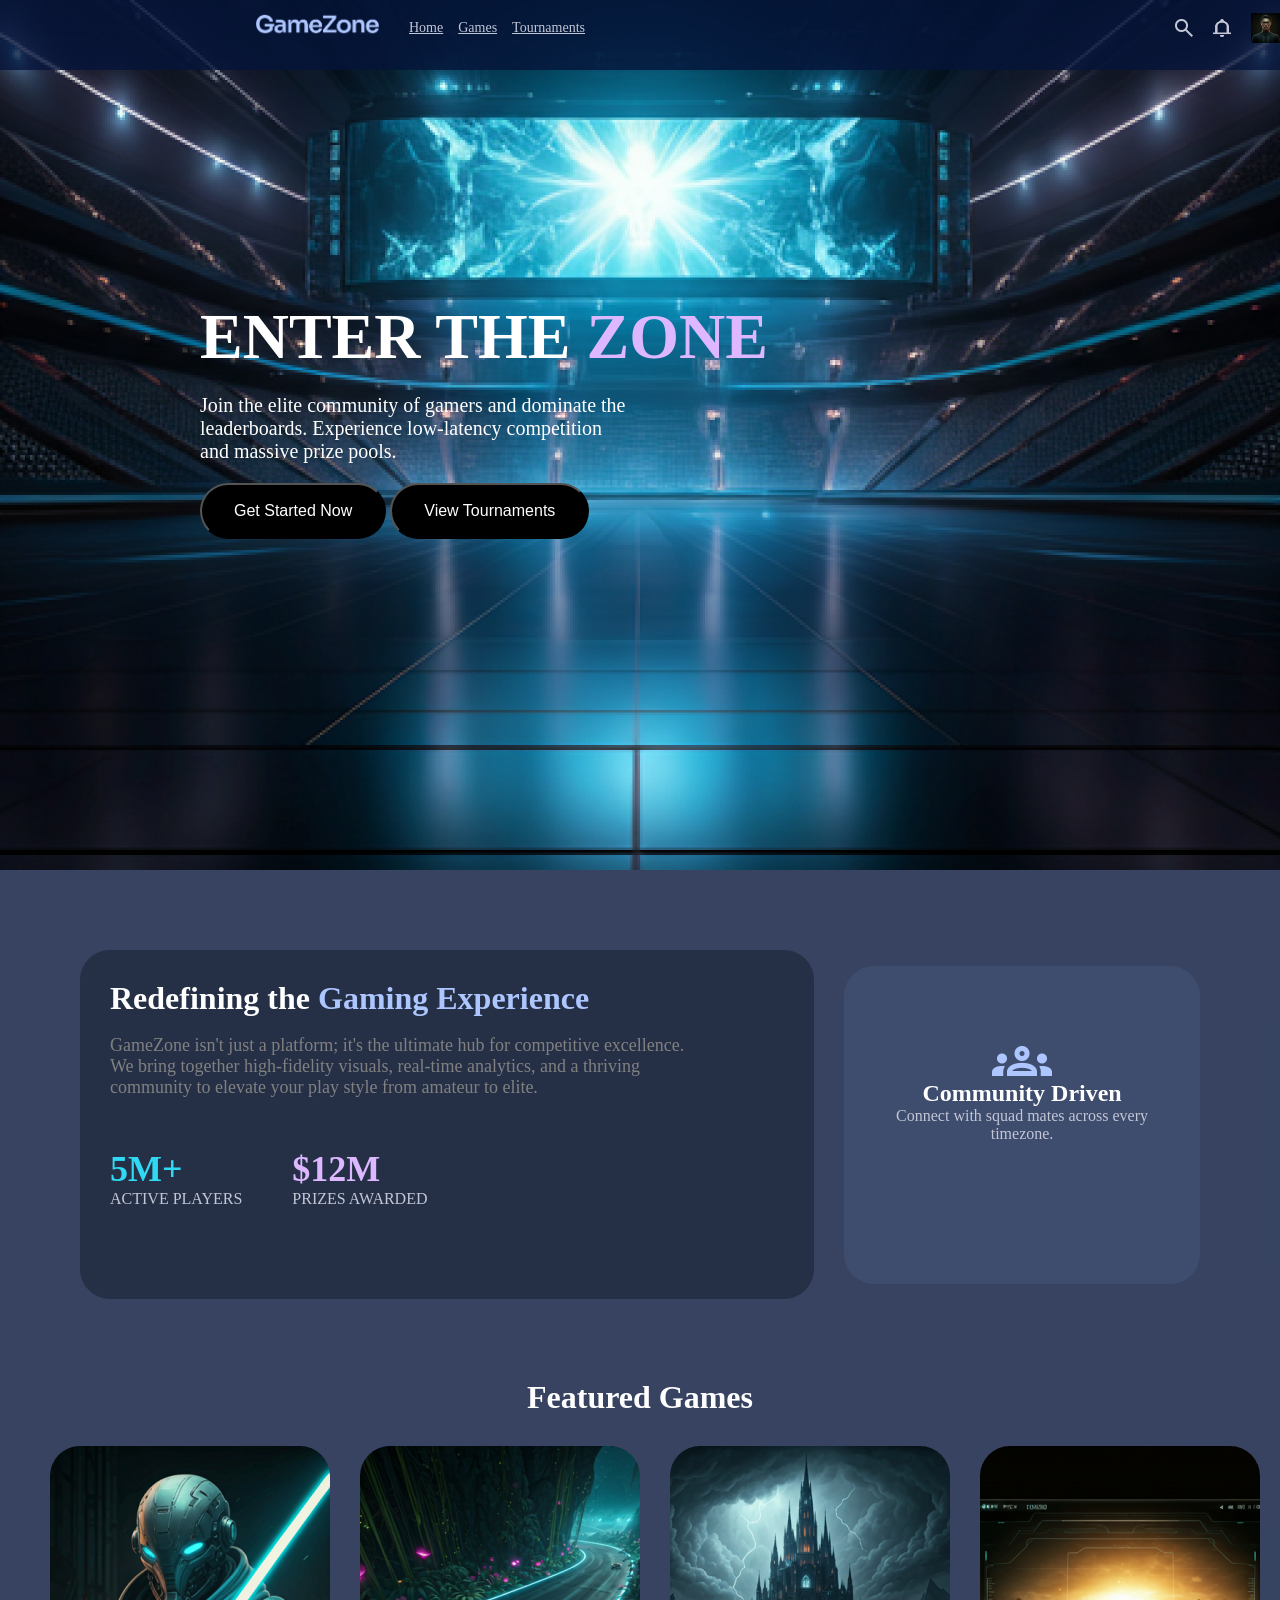
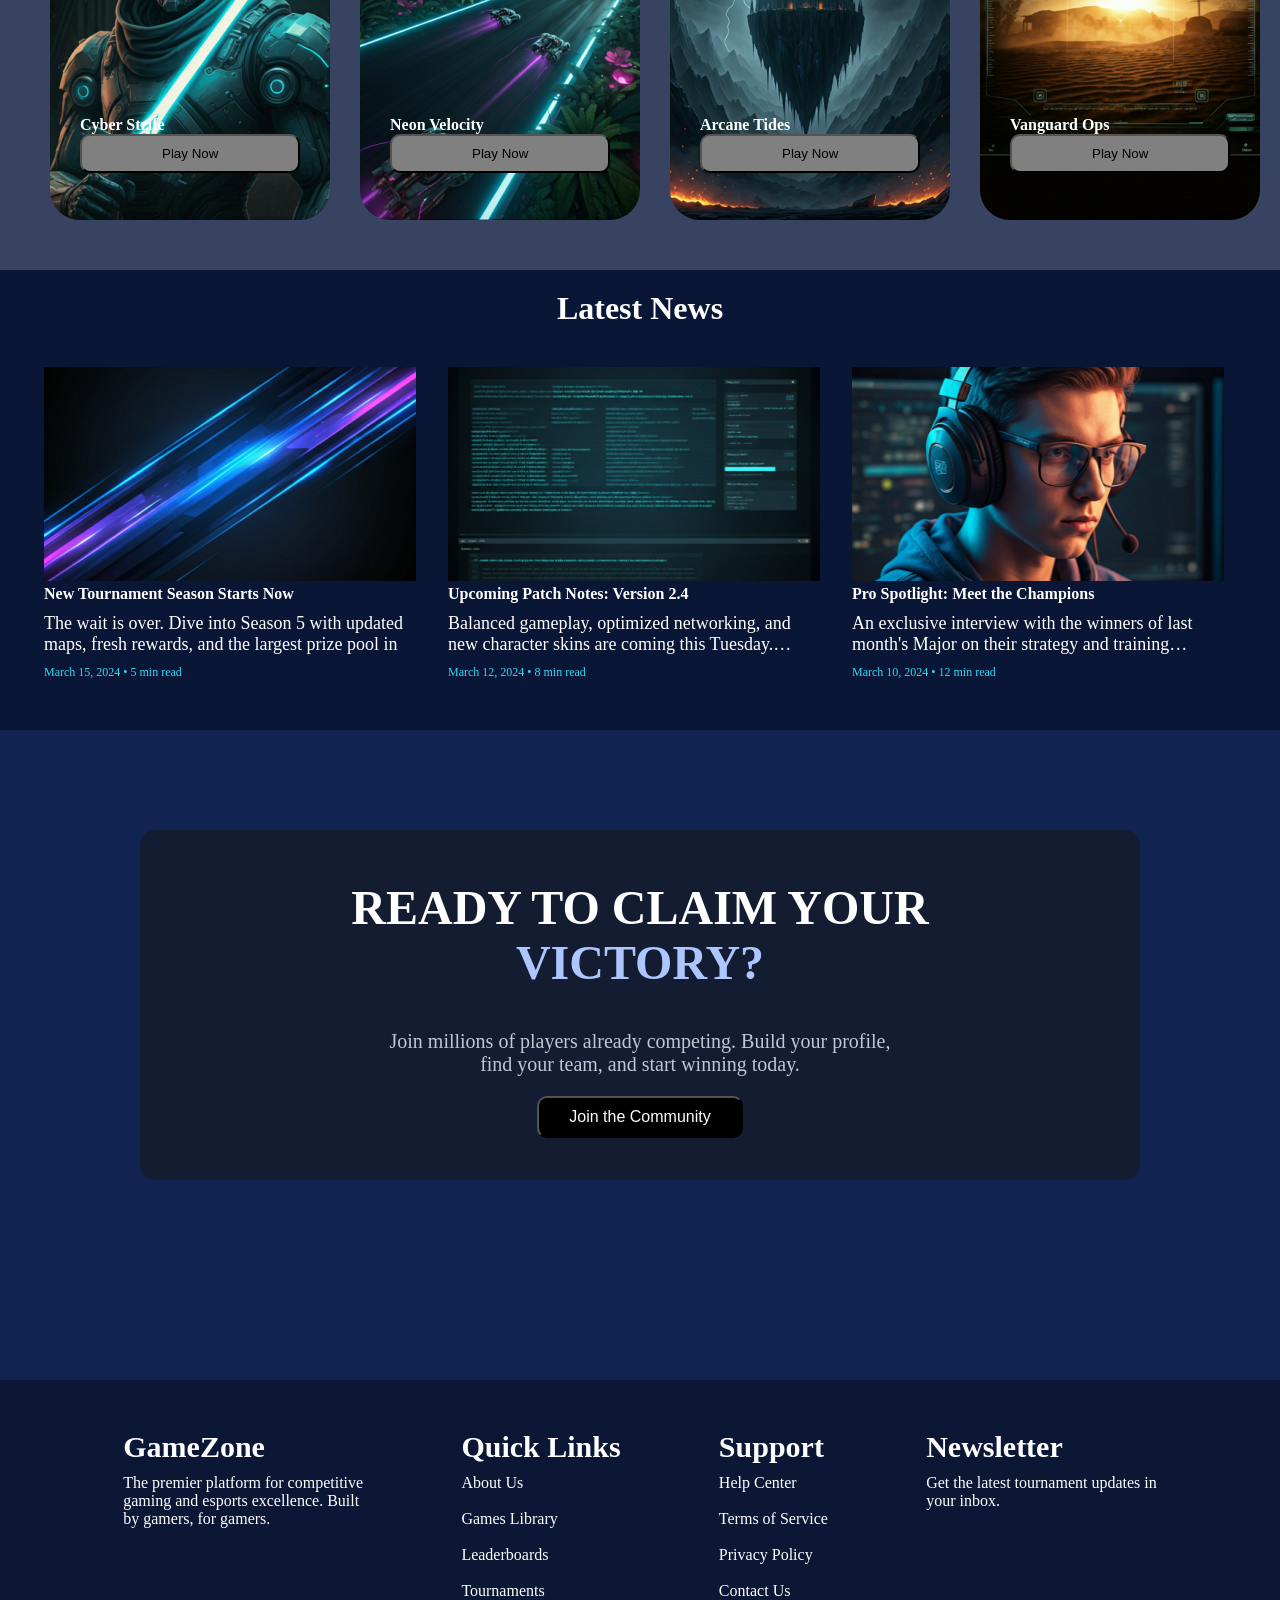
==== commit ef02f9a8: "make a logo" ====
--- a/pages/page1.html
+++ b/pages/page1.html
@@ -11,7 +11,7 @@
         <header class="header">
                 <div class="bighead">
                     <div class="minihead">
-                    <h1 class="h1head">GameZone</h1>
+                        <a href="/pages/page1.html"><img src="/images/image copy 28.png" alt="" width="124" height="31"></a>
 
                     <div class="pages">
                         <a class="blue" href="/pages/page1.html">Home</a>
